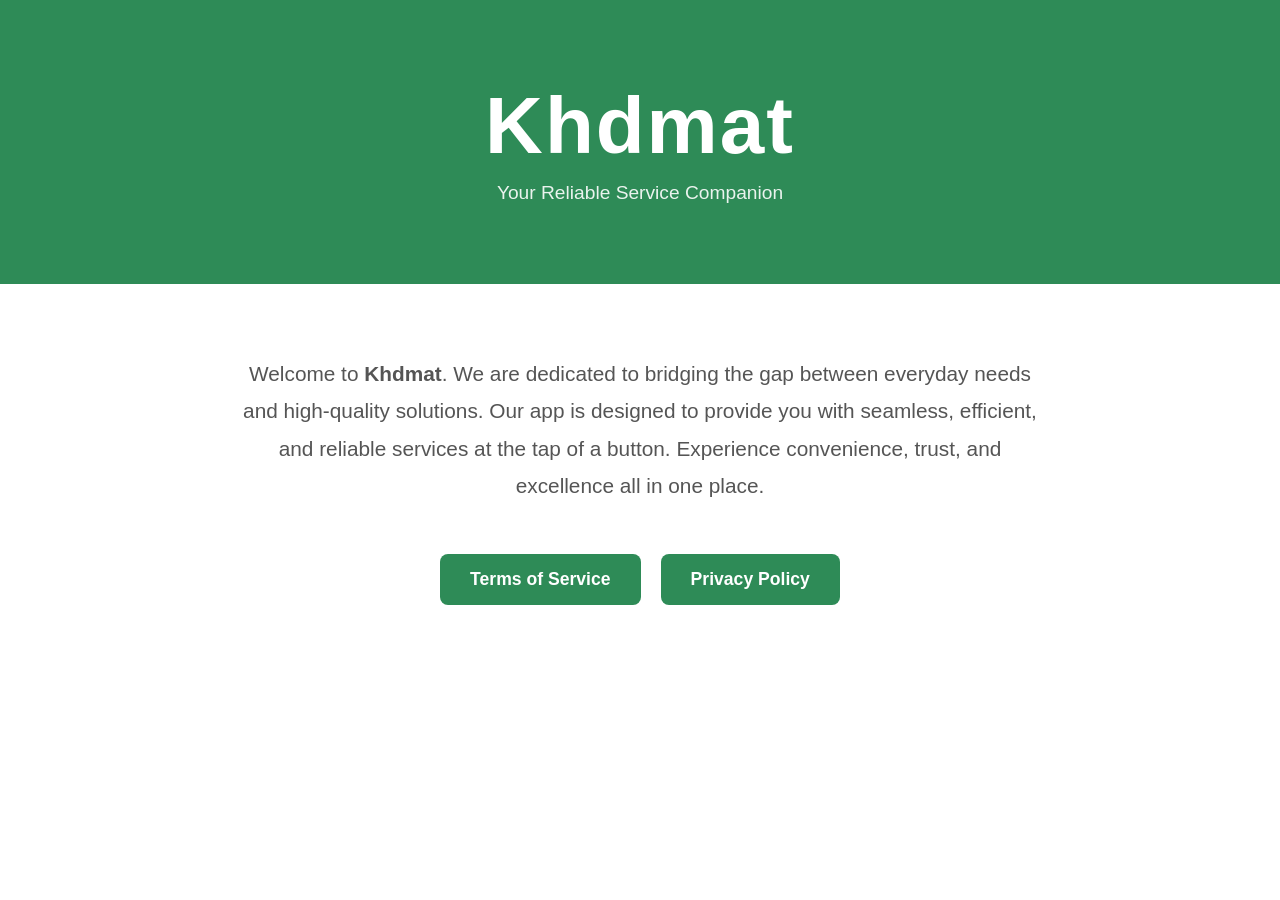
==== index.html @ 24308668 "Add files via upload" ====
<!DOCTYPE html>
<html lang="en">
<head>
    <meta charset="UTF-8">
    <meta name="viewport" content="width=device-width, initial-scale=1.0">
    <title>Khdmat - Home</title>
    <style>
        body {
            font-family: 'Segoe UI', Tahoma, Geneva, Verdana, sans-serif;
            margin: 0;
            padding: 0;
            background-color: #ffffff; /* White Theme */
            color: #333333;
            text-align: center;
        }
        header {
            background-color: #2E8B57; /* Sea Green Theme */
            color: #ffffff;
            padding: 80px 20px;
        }
        h1 {
            font-size: 5em;
            margin: 0;
            letter-spacing: 2px;
        }
        .subtitle {
            font-size: 1.2em;
            margin-top: 10px;
            opacity: 0.9;
        }
        .container {
            padding: 50px 20px;
            max-width: 800px;
            margin: 0 auto;
        }
        .description {
            font-size: 1.3em;
            line-height: 1.8;
            margin-bottom: 50px;
            color: #555555;
        }
        .btn-container {
            display: flex;
            justify-content: center;
            gap: 20px;
            flex-wrap: wrap;
        }
        .btn {
            background-color: #2E8B57;
            color: #ffffff;
            padding: 15px 30px;
            text-decoration: none;
            border-radius: 8px;
            font-size: 1.1em;
            font-weight: bold;
            transition: background-color 0.3s ease;
        }
        .btn:hover {
            background-color: #1e5c3a;
        }
    </style>
</head>
<body>
    <header>
        <h1>Khdmat</h1>
        <div class="subtitle">Your Reliable Service Companion</div>
    </header>
    
    <div class="container">
        <p class="description">
            Welcome to <strong>Khdmat</strong>. We are dedicated to bridging the gap between everyday needs and high-quality solutions. Our app is designed to provide you with seamless, efficient, and reliable services at the tap of a button. Experience convenience, trust, and excellence all in one place.
        </p>
        
        <div class="btn-container">
            <a href="terms.html" class="btn">Terms of Service</a>
            <a href="privacy.html" class="btn">Privacy Policy</a>
        </div>
    </div>
</body>
</html>
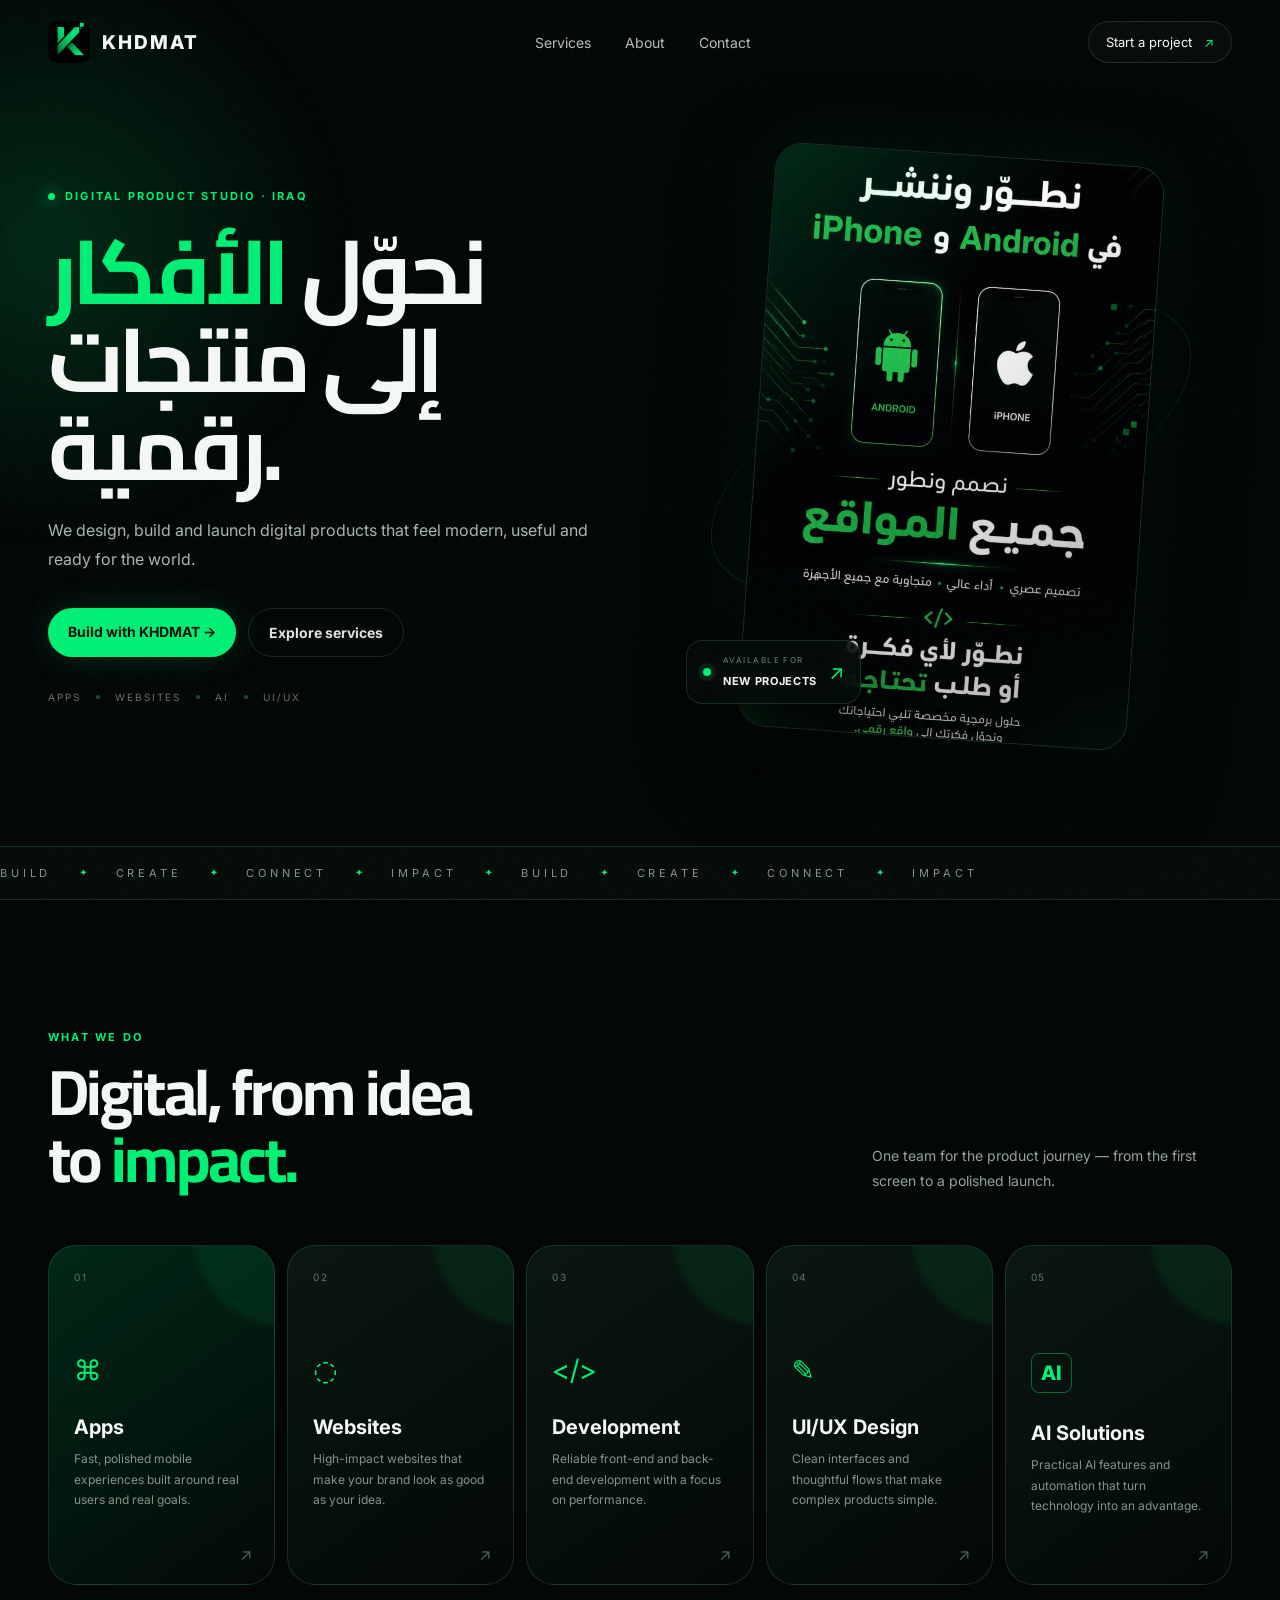
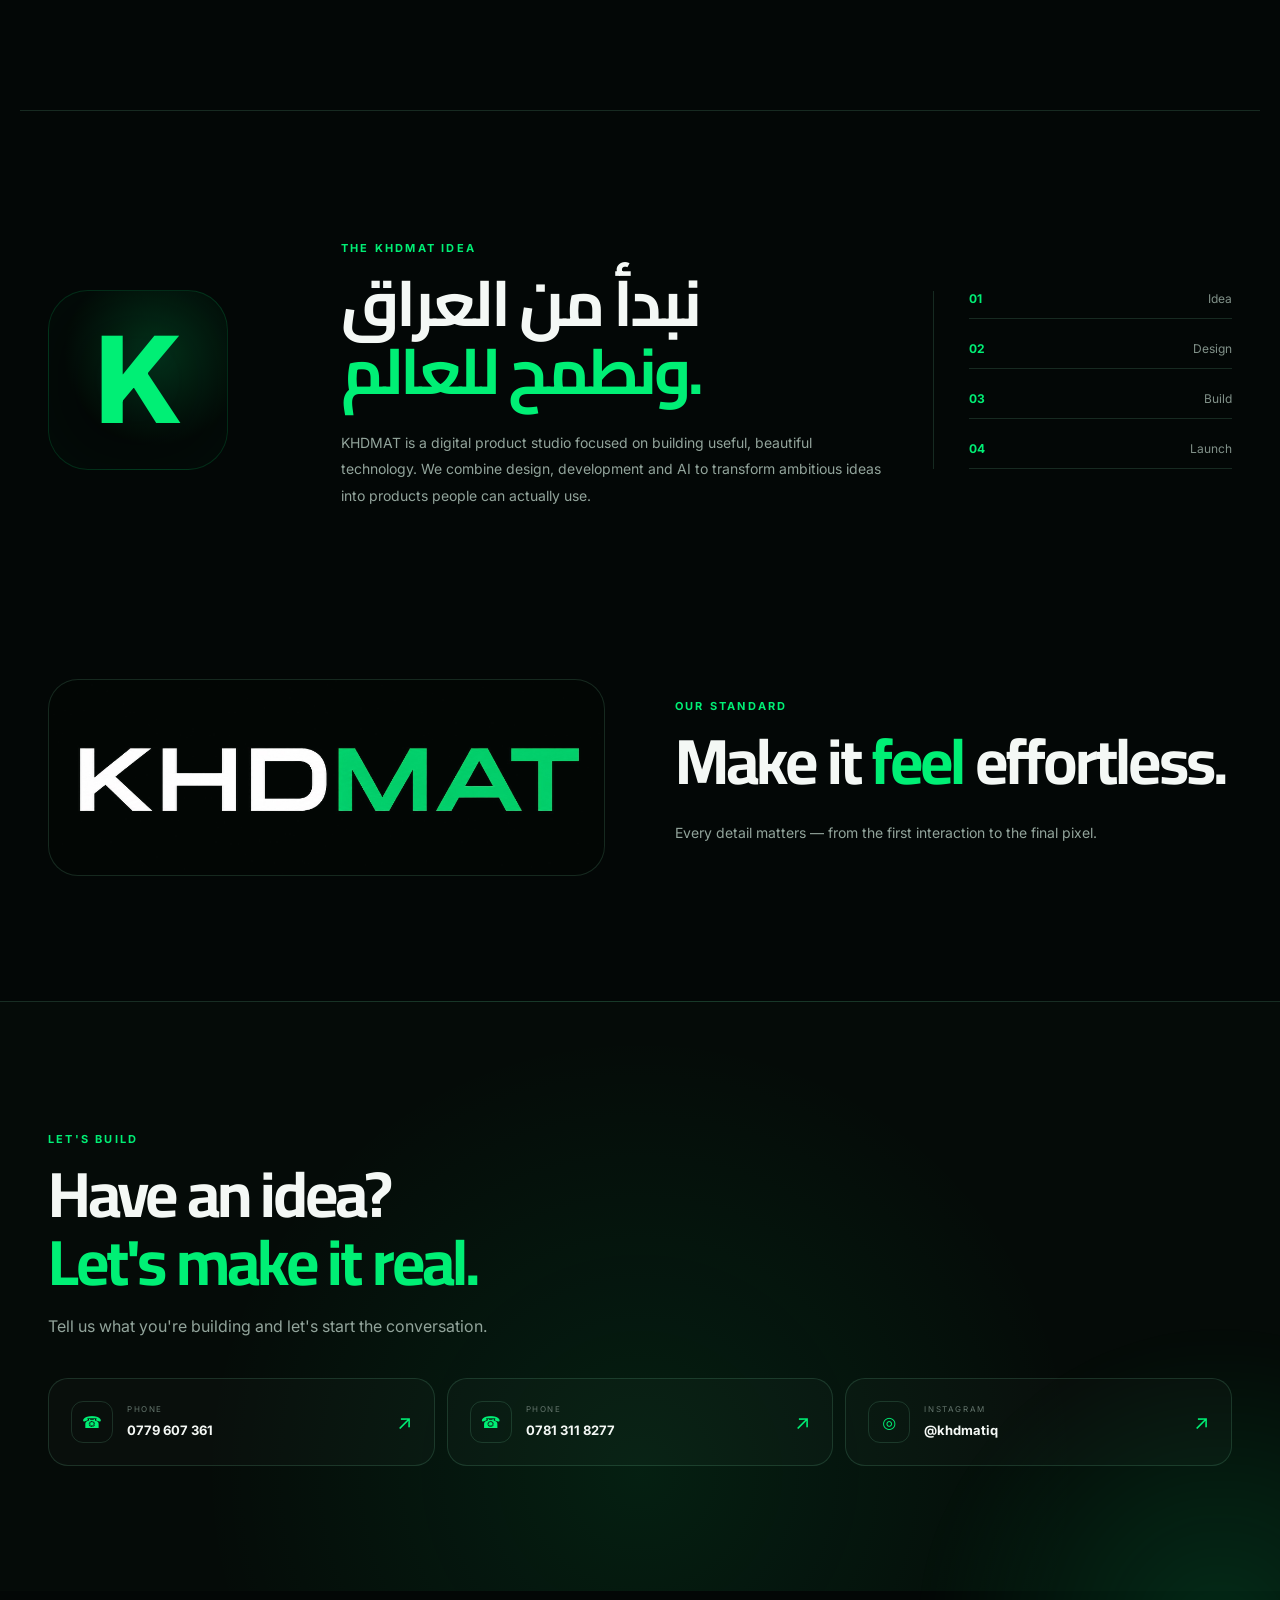
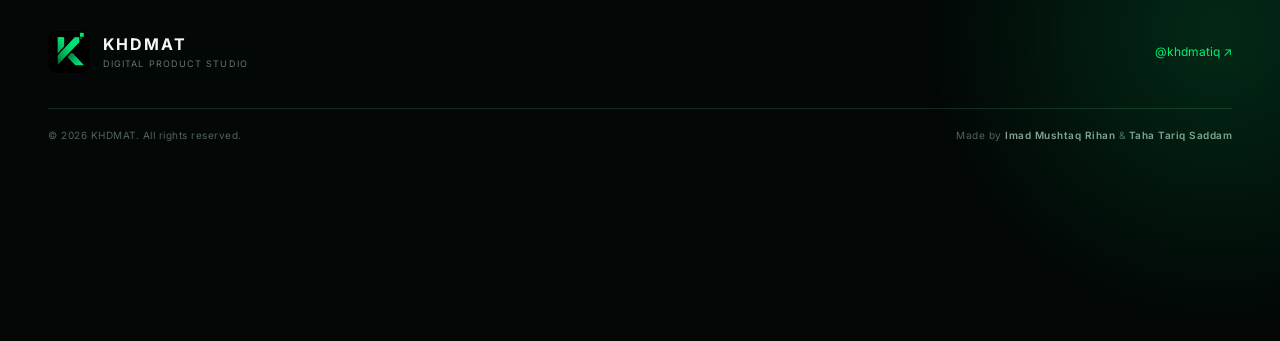
==== commit 0f199a47: "Add files via upload" ====
--- a/index.html
+++ b/index.html
@@ -1,80 +1,195 @@
-<!DOCTYPE html>
-<html lang="en">
-<head>
-    <meta charset="UTF-8">
-    <meta name="viewport" content="width=device-width, initial-scale=1.0">
-    <title>Khdmat - Home</title>
-    <style>
-        body {
-            font-family: 'Segoe UI', Tahoma, Geneva, Verdana, sans-serif;
-            margin: 0;
-            padding: 0;
-            background-color: #ffffff; /* White Theme */
-            color: #333333;
-            text-align: center;
-        }
-        header {
-            background-color: #2E8B57; /* Sea Green Theme */
-            color: #ffffff;
-            padding: 80px 20px;
-        }
-        h1 {
-            font-size: 5em;
-            margin: 0;
-            letter-spacing: 2px;
-        }
-        .subtitle {
-            font-size: 1.2em;
-            margin-top: 10px;
-            opacity: 0.9;
-        }
-        .container {
-            padding: 50px 20px;
-            max-width: 800px;
-            margin: 0 auto;
-        }
-        .description {
-            font-size: 1.3em;
-            line-height: 1.8;
-            margin-bottom: 50px;
-            color: #555555;
-        }
-        .btn-container {
-            display: flex;
-            justify-content: center;
-            gap: 20px;
-            flex-wrap: wrap;
-        }
-        .btn {
-            background-color: #2E8B57;
-            color: #ffffff;
-            padding: 15px 30px;
-            text-decoration: none;
-            border-radius: 8px;
-            font-size: 1.1em;
-            font-weight: bold;
-            transition: background-color 0.3s ease;
-        }
-        .btn:hover {
-            background-color: #1e5c3a;
-        }
-    </style>
-</head>
-<body>
-    <header>
-        <h1>Khdmat</h1>
-        <div class="subtitle">Your Reliable Service Companion</div>
-    </header>
-    
-    <div class="container">
-        <p class="description">
-            Welcome to <strong>Khdmat</strong>. We are dedicated to bridging the gap between everyday needs and high-quality solutions. Our app is designed to provide you with seamless, efficient, and reliable services at the tap of a button. Experience convenience, trust, and excellence all in one place.
-        </p>
-        
-        <div class="btn-container">
-            <a href="terms.html" class="btn">Terms of Service</a>
-            <a href="privacy.html" class="btn">Privacy Policy</a>
-        </div>
-    </div>
-</body>
-</html>+<!doctype html>
+<html lang="en" dir="ltr">
+<head>
+  <meta charset="utf-8">
+  <meta name="viewport" content="width=device-width, initial-scale=1">
+  <meta name="theme-color" content="#050807">
+  <meta name="description" content="KHDMAT — Digital Product Studio. Apps, websites, development, UI/UX design and AI solutions.">
+  <title>KHDMAT — Digital Product Studio</title>
+  <link rel="preconnect" href="https://fonts.googleapis.com">
+  <link rel="preconnect" href="https://fonts.gstatic.com" crossorigin>
+  <link href="https://fonts.googleapis.com/css2?family=Cairo:wght@400;500;600;700;800&family=Inter:wght@400;500;600;700;800&display=swap" rel="stylesheet">
+  <link rel="stylesheet" href="styles.css">
+</head>
+<body>
+  <div class="noise"></div>
+
+  <header class="nav">
+    <a class="brand" href="#home" aria-label="KHDMAT home">
+      <img src="assets/khdmat-logo-mark.jpg" alt="KHDMAT logo">
+      <span>KHDMAT</span>
+    </a>
+    <nav>
+      <a href="#services">Services</a>
+      <a href="#about">About</a>
+      <a href="#contact">Contact</a>
+    </nav>
+    <a class="nav-cta" href="#contact">Start a project <span>↗</span></a>
+  </header>
+
+  <main id="home">
+    <section class="hero">
+      <div class="hero-glow"></div>
+      <div class="hero-grid"></div>
+      <div class="hero-copy">
+        <div class="eyebrow"><span></span> DIGITAL PRODUCT STUDIO · IRAQ</div>
+        <h1>نحوّل <em>الأفكار</em><br>إلى منتجات رقمية.</h1>
+        <p class="hero-lead">
+          We design, build and launch digital products that feel modern,
+          useful and ready for the world.
+        </p>
+        <div class="hero-actions">
+          <a class="button primary" href="#contact">Build with KHDMAT <span>→</span></a>
+          <a class="button ghost" href="#services">Explore services</a>
+        </div>
+        <div class="trust-line">
+          <span>APPS</span><i></i><span>WEBSITES</span><i></i><span>AI</span><i></i><span>UI/UX</span>
+        </div>
+      </div>
+
+      <div class="hero-art" aria-hidden="true">
+        <div class="poster-frame">
+          <img src="assets/khdmat-poster.jpg" alt="">
+        </div>
+        <div class="orbit orbit-one"></div>
+        <div class="orbit orbit-two"></div>
+        <div class="floating-card">
+          <span class="pulse"></span>
+          <div><small>AVAILABLE FOR</small><strong>NEW PROJECTS</strong></div>
+          <span class="arrow">↗</span>
+        </div>
+      </div>
+    </section>
+
+    <section class="marquee" aria-label="KHDMAT services">
+      <div class="marquee-track">
+        <span>BUILD</span><b>✦</b><span>CREATE</span><b>✦</b><span>CONNECT</span><b>✦</b><span>IMPACT</span><b>✦</b>
+        <span>BUILD</span><b>✦</b><span>CREATE</span><b>✦</b><span>CONNECT</span><b>✦</b><span>IMPACT</span>
+      </div>
+    </section>
+
+    <section id="services" class="section services">
+      <div class="section-heading">
+        <div>
+          <span class="kicker">WHAT WE DO</span>
+          <h2>Digital, from idea<br>to <em>impact.</em></h2>
+        </div>
+        <p>One team for the product journey — from the first screen to a polished launch.</p>
+      </div>
+
+      <div class="service-grid">
+        <article class="service-card featured">
+          <div class="service-number">01</div>
+          <div class="service-icon">⌘</div>
+          <h3>Apps</h3>
+          <p>Fast, polished mobile experiences built around real users and real goals.</p>
+          <span class="card-arrow">↗</span>
+        </article>
+        <article class="service-card">
+          <div class="service-number">02</div>
+          <div class="service-icon">◌</div>
+          <h3>Websites</h3>
+          <p>High-impact websites that make your brand look as good as your idea.</p>
+          <span class="card-arrow">↗</span>
+        </article>
+        <article class="service-card">
+          <div class="service-number">03</div>
+          <div class="service-icon">&lt;/&gt;</div>
+          <h3>Development</h3>
+          <p>Reliable front-end and back-end development with a focus on performance.</p>
+          <span class="card-arrow">↗</span>
+        </article>
+        <article class="service-card">
+          <div class="service-number">04</div>
+          <div class="service-icon">✎</div>
+          <h3>UI/UX Design</h3>
+          <p>Clean interfaces and thoughtful flows that make complex products simple.</p>
+          <span class="card-arrow">↗</span>
+        </article>
+        <article class="service-card ai-card">
+          <div class="service-number">05</div>
+          <div class="service-icon">AI</div>
+          <h3>AI Solutions</h3>
+          <p>Practical AI features and automation that turn technology into an advantage.</p>
+          <span class="card-arrow">↗</span>
+        </article>
+      </div>
+    </section>
+
+    <section id="about" class="section manifesto">
+      <div class="manifesto-mark">K</div>
+      <div>
+        <span class="kicker">THE KHDMAT IDEA</span>
+        <h2>نبدأ من العراق<br><em>ونطمح للعالم.</em></h2>
+        <p>
+          KHDMAT is a digital product studio focused on building useful,
+          beautiful technology. We combine design, development and AI to
+          transform ambitious ideas into products people can actually use.
+        </p>
+      </div>
+      <div class="manifesto-stats">
+        <div><strong>01</strong><span>Idea</span></div>
+        <div><strong>02</strong><span>Design</span></div>
+        <div><strong>03</strong><span>Build</span></div>
+        <div><strong>04</strong><span>Launch</span></div>
+      </div>
+    </section>
+
+    <section class="brand-section">
+      <div class="brand-showcase">
+        <img src="assets/khdmat-wordmark.jpg" alt="KHDMAT wordmark">
+      </div>
+      <div class="brand-copy">
+        <span class="kicker">OUR STANDARD</span>
+        <h2>Make it <em>feel</em> effortless.</h2>
+        <p>Every detail matters — from the first interaction to the final pixel.</p>
+      </div>
+    </section>
+
+    <section id="contact" class="contact section">
+      <div class="contact-glow"></div>
+      <div class="contact-inner">
+        <span class="kicker">LET'S BUILD</span>
+        <h2>Have an idea?<br><em>Let's make it real.</em></h2>
+        <p>Tell us what you're building and let's start the conversation.</p>
+
+        <div class="contact-grid">
+          <a class="contact-item" href="tel:+964779607361">
+            <span class="contact-icon">☎</span>
+            <div><small>PHONE</small><strong>0779 607 361</strong></div>
+            <span class="arrow">↗</span>
+          </a>
+          <a class="contact-item" href="tel:+9647813118277">
+            <span class="contact-icon">☎</span>
+            <div><small>PHONE</small><strong>0781 311 8277</strong></div>
+            <span class="arrow">↗</span>
+          </a>
+          <a class="contact-item" href="https://instagram.com/khdmatiq" target="_blank" rel="noopener">
+            <span class="contact-icon">◎</span>
+            <div><small>INSTAGRAM</small><strong>@khdmatiq</strong></div>
+            <span class="arrow">↗</span>
+          </a>
+        </div>
+      </div>
+    </section>
+  </main>
+
+  <footer class="footer">
+    <div class="footer-top">
+      <div class="footer-brand">
+        <img src="assets/khdmat-logo-mark.jpg" alt="KHDMAT logo">
+        <div><strong>KHDMAT</strong><span>Digital Product Studio</span></div>
+      </div>
+      <div class="footer-social">
+        <a href="https://instagram.com/khdmatiq" target="_blank" rel="noopener">@khdmatiq ↗</a>
+      </div>
+    </div>
+    <div class="footer-bottom">
+      <span>© 2026 KHDMAT. All rights reserved.</span>
+      <span>Made by <strong>Imad Mushtaq Rihan</strong> &amp; <strong>Taha Tariq Saddam</strong></span>
+    </div>
+  </footer>
+
+  <script src="script.js"></script>
+</body>
+</html>
--- a/styles.css
+++ b/styles.css
@@ -0,0 +1,202 @@
+:root{
+  --bg:#030706;
+  --panel:#07100d;
+  --panel2:#091512;
+  --green:#00ef75;
+  --green2:#10b95e;
+  --text:#f4f8f5;
+  --muted:#92a49b;
+  --line:rgba(145,255,199,.14);
+  --radius:28px;
+}
+*{box-sizing:border-box}
+html{scroll-behavior:smooth}
+body{
+  margin:0;background:var(--bg);color:var(--text);
+  font-family:Inter,Cairo,system-ui,sans-serif;overflow-x:hidden;
+}
+body:before{
+  content:"";position:fixed;inset:0;pointer-events:none;z-index:20;opacity:.035;
+  background-image:url("data:image/svg+xml,%3Csvg viewBox='0 0 180 180' xmlns='http://www.w3.org/2000/svg'%3E%3Cfilter id='n'%3E%3CfeTurbulence type='fractalNoise' baseFrequency='.9' numOctaves='3' stitchTiles='stitch'/%3E%3C/filter%3E%3Crect width='100%25' height='100%25' filter='url(%23n)' opacity='.5'/%3E%3C/svg%3E");
+}
+a{color:inherit;text-decoration:none}
+.nav{
+  height:84px;display:flex;align-items:center;justify-content:space-between;
+  max-width:1240px;margin:auto;padding:0 28px;position:relative;z-index:5;
+}
+.brand{display:flex;align-items:center;gap:12px;font-weight:800;letter-spacing:.12em}
+.brand img{width:42px;height:42px;object-fit:cover;border-radius:9px;object-position:50% 25%}
+.brand span{font-size:19px}
+.nav nav{display:flex;gap:34px;color:#b4c1ba;font-size:14px}
+.nav nav a:hover{color:var(--green)}
+.nav-cta{
+  padding:12px 17px;border:1px solid var(--line);border-radius:999px;
+  font-size:13px;background:rgba(255,255,255,.025)
+}
+.nav-cta span{color:var(--green);margin-left:8px}
+.hero{
+  max-width:1240px;margin:auto;min-height:680px;padding:62px 28px 100px;
+  display:grid;grid-template-columns:1.05fr .95fr;align-items:center;position:relative;
+}
+.hero-grid{
+  position:absolute;inset:0;opacity:.28;pointer-events:none;
+  background-image:linear-gradient(rgba(0,239,117,.045) 1px,transparent 1px),linear-gradient(90deg,rgba(0,239,117,.045) 1px,transparent 1px);
+  background-size:80px 80px;mask-image:linear-gradient(to bottom,black,transparent 90%);
+}
+.hero-glow,.contact-glow{
+  position:absolute;width:620px;height:620px;border-radius:50%;
+  background:radial-gradient(circle,rgba(0,239,117,.15),transparent 68%);
+  filter:blur(15px);pointer-events:none;
+}
+.hero-glow{left:-280px;top:-150px}
+.hero-copy{position:relative;z-index:2;max-width:700px}
+.eyebrow,.kicker{
+  color:var(--green);font-size:11px;letter-spacing:.2em;font-weight:700;
+}
+.eyebrow{display:flex;align-items:center;gap:10px}
+.eyebrow span{width:7px;height:7px;border-radius:50%;background:var(--green);box-shadow:0 0 16px var(--green)}
+h1,h2,h3,p{margin-top:0}
+h1{
+  font-family:Cairo,Inter,sans-serif;font-size:clamp(55px,7vw,92px);
+  line-height:.98;letter-spacing:-.055em;margin:25px 0;
+}
+h1 em,h2 em{font-style:normal;color:var(--green)}
+.hero-lead{color:#a9b8b0;font-size:16px;line-height:1.8;max-width:540px}
+.hero-actions{display:flex;gap:12px;margin:34px 0 34px;flex-wrap:wrap}
+.button{padding:15px 20px;border-radius:999px;font-size:14px;font-weight:700;transition:.25s}
+.button.primary{background:var(--green);color:#021108;box-shadow:0 0 35px rgba(0,239,117,.16)}
+.button.primary:hover{transform:translateY(-2px);box-shadow:0 0 45px rgba(0,239,117,.3)}
+.button.ghost{border:1px solid var(--line);color:#dbe5df}
+.button.ghost:hover{border-color:rgba(0,239,117,.45)}
+.trust-line{display:flex;align-items:center;gap:15px;color:#607169;font-size:10px;letter-spacing:.2em}
+.trust-line i{width:4px;height:4px;border-radius:50%;background:#254c3a}
+.hero-art{height:600px;position:relative;display:grid;place-items:center}
+.poster-frame{
+  width:min(390px,75%);aspect-ratio:2/3;overflow:hidden;border-radius:28px;
+  border:1px solid rgba(151,255,201,.16);box-shadow:0 30px 90px rgba(0,0,0,.7),0 0 80px rgba(0,239,117,.08);
+  transform:rotate(4deg);position:relative;z-index:2;
+}
+.poster-frame:after{content:"";position:absolute;inset:0;background:linear-gradient(130deg,rgba(0,239,117,.16),transparent 35%,rgba(0,0,0,.35))}
+.poster-frame img{width:100%;height:100%;object-fit:cover}
+.orbit{position:absolute;border:1px solid rgba(0,239,117,.15);border-radius:50%;z-index:1}
+.orbit-one{width:520px;height:520px;transform:rotate(-25deg) scaleY(.42)}
+.orbit-two{width:450px;height:450px;transform:rotate(38deg) scaleY(.42)}
+.floating-card{
+  position:absolute;bottom:42px;left:3%;z-index:3;display:flex;align-items:center;gap:12px;
+  padding:14px 16px;border:1px solid var(--line);background:rgba(5,12,9,.78);backdrop-filter:blur(14px);
+  border-radius:16px;box-shadow:0 18px 50px rgba(0,0,0,.45)
+}
+.floating-card small{display:block;color:#6f8177;font-size:8px;letter-spacing:.18em;margin-bottom:4px}
+.floating-card strong{font-size:11px;letter-spacing:.06em}
+.pulse{width:8px;height:8px;border-radius:50%;background:var(--green);box-shadow:0 0 0 5px rgba(0,239,117,.1)}
+.arrow{color:var(--green);font-size:20px;margin-left:auto}
+.marquee{overflow:hidden;border-block:1px solid var(--line);background:#050c09}
+.marquee-track{display:flex;gap:28px;white-space:nowrap;min-width:max-content;padding:19px 0;animation:marquee 24s linear infinite}
+.marquee span{font-size:11px;letter-spacing:.35em;color:#84958c}
+.marquee b{color:var(--green);font-size:10px}
+@keyframes marquee{to{transform:translateX(-50%)}}
+.section{max-width:1240px;margin:auto;padding:125px 28px}
+.section-heading{display:flex;justify-content:space-between;gap:40px;align-items:end;margin-bottom:52px}
+.section-heading h2,.manifesto h2,.brand-copy h2,.contact h2{
+  font-family:Cairo,Inter,sans-serif;font-size:clamp(40px,5vw,68px);line-height:1.05;letter-spacing:-.045em;margin:14px 0 0
+}
+.section-heading p{max-width:360px;color:var(--muted);line-height:1.8;font-size:14px;margin:0}
+.service-grid{display:grid;grid-template-columns:repeat(5,1fr);gap:12px}
+.service-card{
+  min-height:340px;padding:25px;border:1px solid var(--line);border-radius:var(--radius);
+  background:linear-gradient(145deg,rgba(15,30,24,.7),rgba(4,10,8,.7));position:relative;overflow:hidden;
+  transition:.35s;
+}
+.service-card:before{content:"";position:absolute;width:180px;height:180px;right:-100px;top:-100px;border-radius:50%;background:rgba(0,239,117,.08);filter:blur(3px)}
+.service-card:hover{transform:translateY(-7px);border-color:rgba(0,239,117,.34);background:linear-gradient(145deg,rgba(15,40,29,.9),rgba(4,10,8,.9))}
+.service-number{font-size:10px;letter-spacing:.15em;color:#61756a}
+.service-icon{font-size:28px;color:var(--green);margin:70px 0 28px}
+.service-card h3{font-size:20px;margin-bottom:10px}
+.service-card p{color:#82938a;font-size:12px;line-height:1.7;margin:0}
+.card-arrow{position:absolute;right:22px;bottom:20px;color:#4c6357}
+.featured{background:linear-gradient(145deg,rgba(0,111,59,.32),rgba(4,10,8,.9))}
+.ai-card .service-icon{font-size:20px;font-weight:800;border:1px solid rgba(0,239,117,.4);display:inline-flex;padding:7px 9px;border-radius:8px}
+.manifesto{
+  display:grid;grid-template-columns:.65fr 1.45fr .8fr;gap:50px;align-items:center;
+  border-top:1px solid var(--line)
+}
+.manifesto-mark{
+  width:180px;height:180px;border-radius:40px;border:1px solid rgba(0,239,117,.16);
+  display:grid;place-items:center;font-size:120px;font-weight:800;color:var(--green);
+  background:radial-gradient(circle at 60% 35%,rgba(0,239,117,.18),transparent 60%);
+  box-shadow:inset 0 0 80px rgba(0,239,117,.03)
+}
+.manifesto p,.brand-copy p{color:var(--muted);line-height:1.9;font-size:14px;max-width:580px;margin-top:25px}
+.manifesto-stats{border-left:1px solid var(--line);padding-left:35px;display:grid;gap:22px}
+.manifesto-stats div{display:flex;justify-content:space-between;border-bottom:1px solid var(--line);padding-bottom:12px}
+.manifesto-stats strong{color:var(--green);font-size:12px}
+.manifesto-stats span{color:#819189;font-size:12px}
+.brand-section{
+  max-width:1240px;margin:auto;padding:30px 28px 125px;display:grid;grid-template-columns:1fr 1fr;
+  gap:70px;align-items:center
+}
+.brand-showcase{border:1px solid var(--line);border-radius:30px;overflow:hidden;background:#020604}
+.brand-showcase img{display:block;width:100%;height:auto;mix-blend-mode:screen}
+.contact{
+  max-width:none;position:relative;border-top:1px solid var(--line);
+  background:radial-gradient(circle at 50% 80%,rgba(0,239,117,.09),transparent 55%),#050b08;
+  padding-left:max(28px,calc((100vw - 1184px)/2));padding-right:max(28px,calc((100vw - 1184px)/2));
+}
+.contact-glow{right:-250px;bottom:-350px}
+.contact-inner{position:relative;z-index:1}
+.contact h2{max-width:800px}
+.contact-inner>p{color:var(--muted);margin:20px 0 42px}
+.contact-grid{display:grid;grid-template-columns:repeat(3,1fr);gap:12px}
+.contact-item{
+  display:flex;align-items:center;gap:14px;padding:22px;border:1px solid var(--line);
+  border-radius:20px;background:rgba(255,255,255,.02);transition:.25s
+}
+.contact-item:hover{border-color:rgba(0,239,117,.4);transform:translateY(-3px)}
+.contact-icon{width:42px;height:42px;border-radius:12px;display:grid;place-items:center;border:1px solid var(--line);color:var(--green)}
+.contact-item small{display:block;color:#64756d;font-size:8px;letter-spacing:.2em;margin-bottom:5px}
+.contact-item strong{font-size:13px}
+.footer{max-width:1240px;margin:auto;padding:40px 28px 28px}
+.footer-top{display:flex;justify-content:space-between;align-items:center;padding-bottom:35px;border-bottom:1px solid var(--line)}
+.footer-brand{display:flex;gap:13px;align-items:center}
+.footer-brand img{width:42px;height:42px;object-fit:cover;object-position:50% 25%;border-radius:9px}
+.footer-brand strong{display:block;font-size:16px;letter-spacing:.12em}
+.footer-brand span{display:block;color:#65766d;font-size:9px;letter-spacing:.12em;text-transform:uppercase;margin-top:4px}
+.footer-social{color:var(--green);font-size:12px}
+.footer-bottom{display:flex;justify-content:space-between;gap:20px;padding-top:20px;color:#52645b;font-size:10px;letter-spacing:.05em}
+.footer-bottom strong{color:#8ca095;font-weight:600}
+@media(max-width:980px){
+  .nav nav{display:none}
+  .hero{grid-template-columns:1fr;padding-top:35px}
+  .hero-art{height:520px;margin-top:10px}
+  .service-grid{grid-template-columns:repeat(2,1fr)}
+  .service-card:last-child{grid-column:span 2}
+  .manifesto{grid-template-columns:1fr 1.6fr}
+  .manifesto-stats{grid-column:span 2;border-left:0;border-top:1px solid var(--line);padding:25px 0 0;grid-template-columns:repeat(4,1fr)}
+  .contact-grid{grid-template-columns:1fr}
+}
+@media(max-width:620px){
+  .nav{height:72px;padding:0 18px}
+  .nav-cta{padding:10px 13px;font-size:11px}
+  .brand span{font-size:16px}
+  .hero{padding:55px 18px 75px;min-height:0}
+  h1{font-size:55px}
+  .hero-art{height:430px}
+  .poster-frame{width:65%;transform:rotate(3deg)}
+  .orbit-one{width:350px;height:350px}.orbit-two{width:300px;height:300px}
+  .floating-card{left:0;bottom:12px}
+  .section{padding:85px 18px}
+  .section-heading{display:block}
+  .section-heading p{margin-top:20px}
+  .service-grid{grid-template-columns:1fr}
+  .service-card,.service-card:last-child{grid-column:auto;min-height:285px}
+  .service-icon{margin-top:48px}
+  .manifesto{display:block}
+  .manifesto-mark{width:130px;height:130px;font-size:85px;margin-bottom:40px}
+  .manifesto-stats{margin-top:45px;grid-template-columns:repeat(2,1fr)}
+  .brand-section{grid-template-columns:1fr;padding:0 18px 85px;gap:35px}
+  .contact{padding-left:18px;padding-right:18px}
+  .footer{padding-left:18px;padding-right:18px}
+  .footer-top,.footer-bottom{display:block}
+  .footer-social{margin-top:22px}
+  .footer-bottom span{display:block;margin-top:8px}
+}
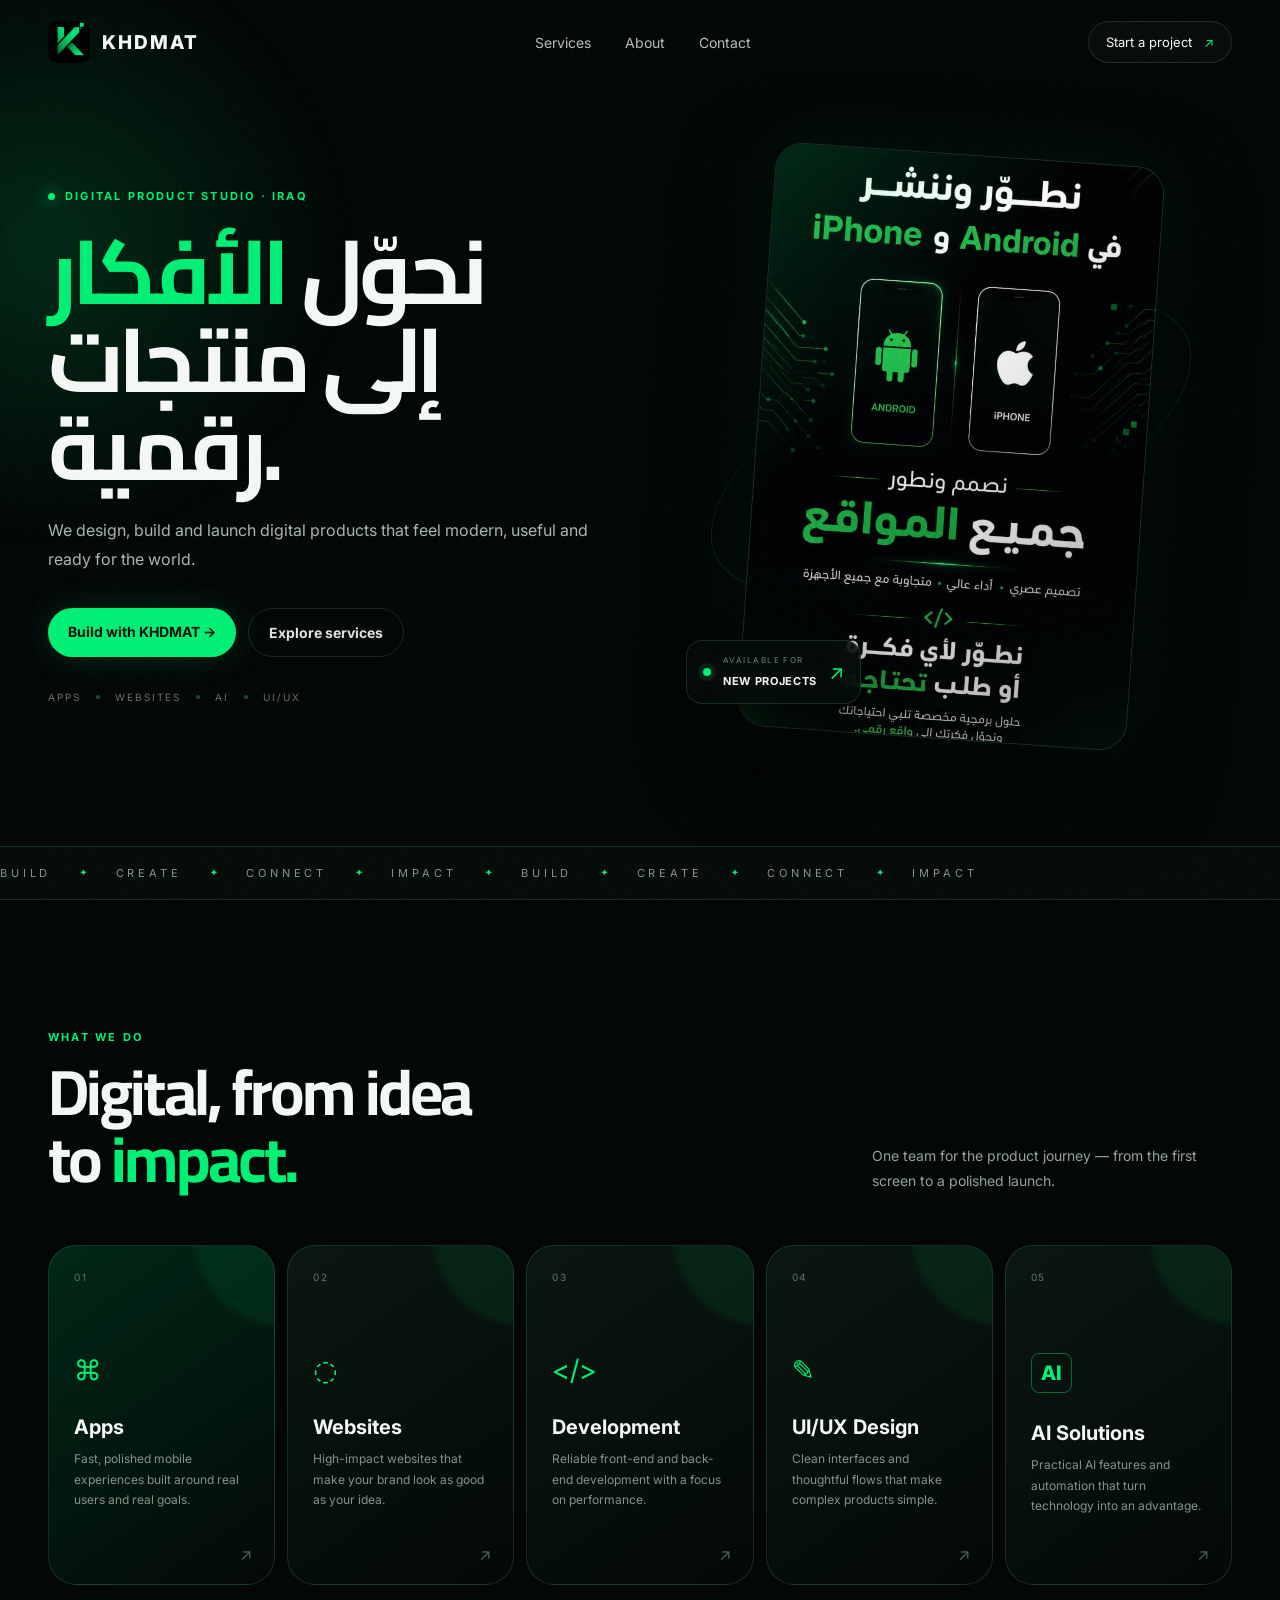
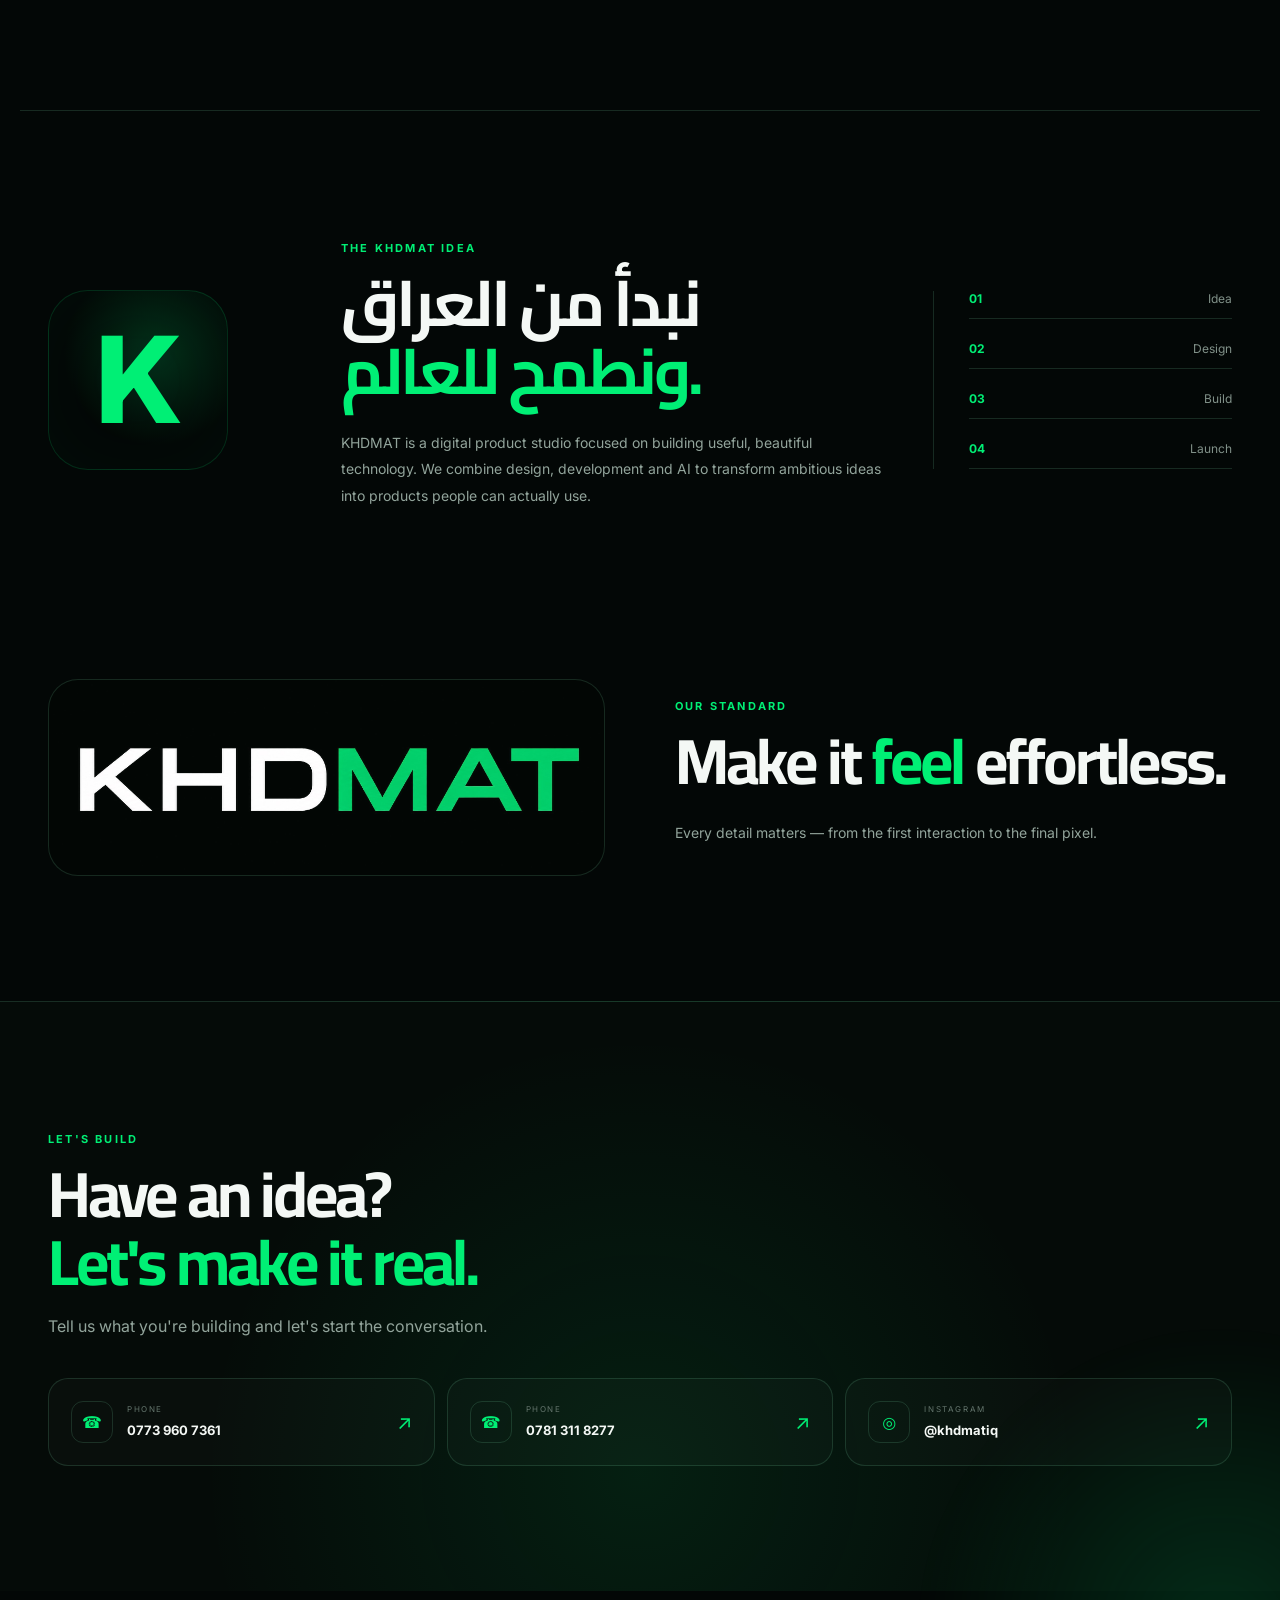
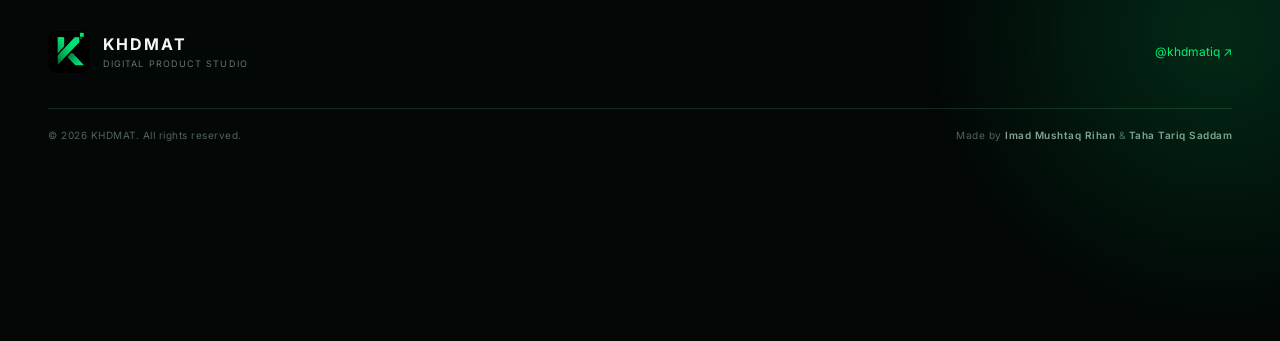
==== commit 7fcb5adc: "Update index.html" ====
--- a/index.html
+++ b/index.html
@@ -154,9 +154,9 @@
         <p>Tell us what you're building and let's start the conversation.</p>
 
         <div class="contact-grid">
-          <a class="contact-item" href="tel:+964779607361">
+          <a class="contact-item" href="tel:+9647739607361">
             <span class="contact-icon">☎</span>
-            <div><small>PHONE</small><strong>0779 607 361</strong></div>
+            <div><small>PHONE</small><strong>0773 960 7361</strong></div>
             <span class="arrow">↗</span>
           </a>
           <a class="contact-item" href="tel:+9647813118277">
